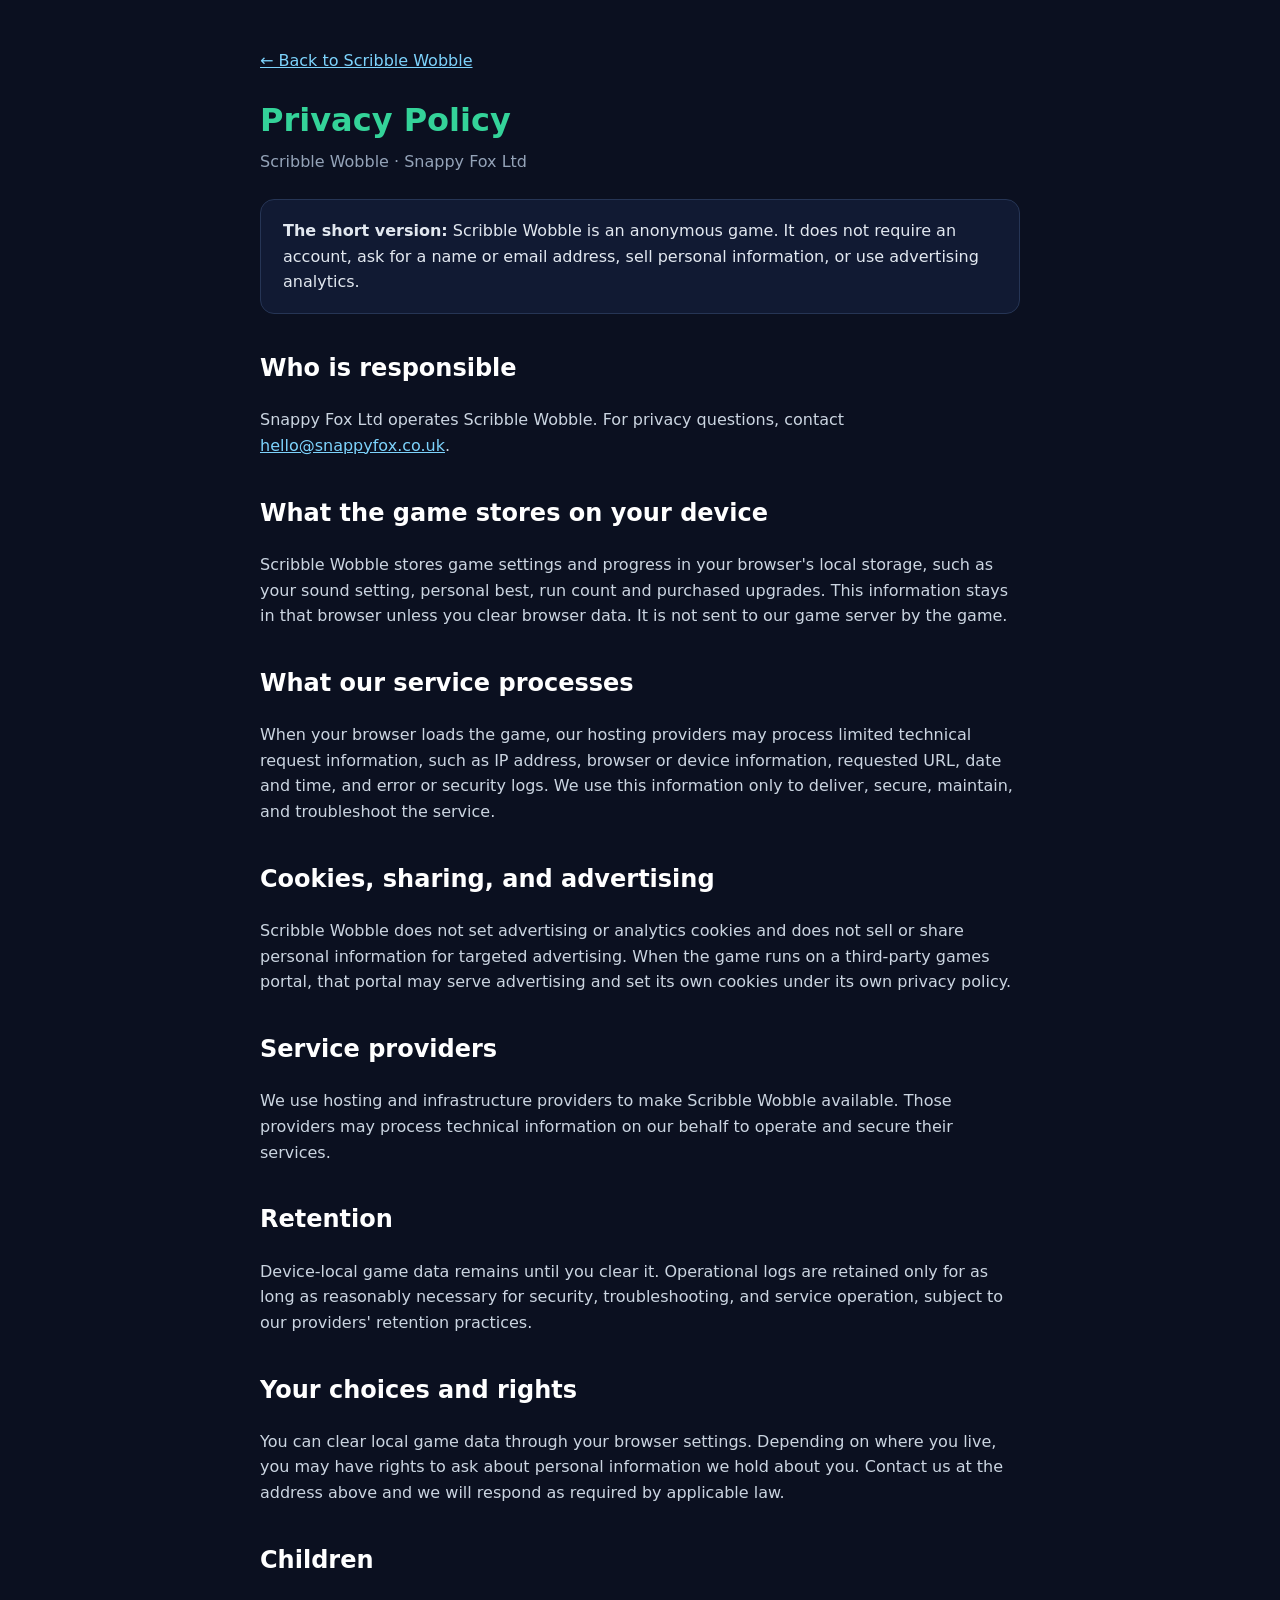
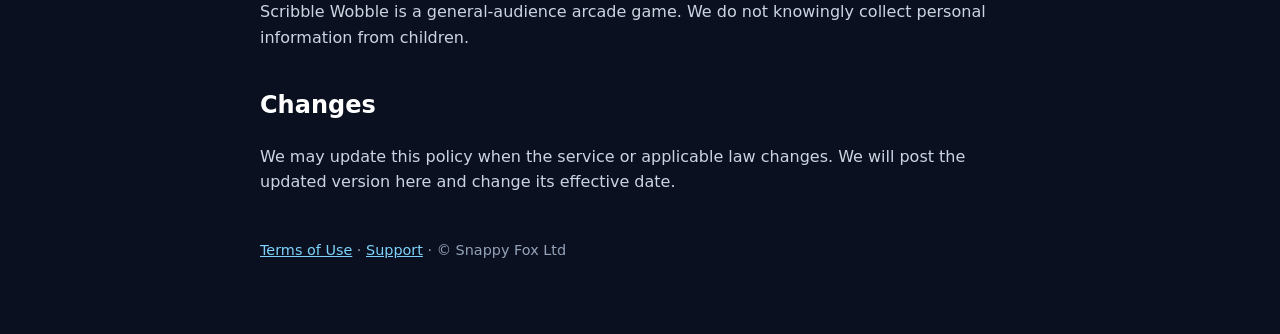
==== privacy.html @ ae63da32 "Publish isolated Scribble Wobble test build" ====
<!doctype html>
<html lang="en">
  <head>
    <meta charset="utf-8" />
    <meta name="viewport" content="width=device-width, initial-scale=1" />
    <meta name="theme-color" content="#0b1020" />
    <link rel="icon" type="image/png" href="./images/icon.png" />
    <link rel="canonical" href="https://scribblewobble.snappyfoxgames.co.uk/privacy" />
    <meta name="description" content="How Scribble Wobble handles browser storage and limited technical information." />
    <title>Scribble Wobble Privacy Policy</title>
    <style>body{margin:0;background:#0b1020;color:#e2e8f0;font:16px/1.6 system-ui,-apple-system,"Segoe UI",sans-serif}main{max-width:760px;margin:auto;padding:48px 24px 72px}a{color:#7dd3fc}h1{color:#34d399;margin-bottom:0}h2{margin-top:2.2rem;color:#fff}p,li{color:#cbd5e1}.eyebrow{color:#94a3b8;margin-top:.2rem}.card{background:#111a33;border:1px solid #263555;border-radius:14px;padding:18px 22px;margin:24px 0}footer{margin-top:44px;color:#94a3b8;font-size:.9rem}</style>
  </head>
  <body>
    <main>
      <a href="/">← Back to Scribble Wobble</a>
      <h1>Privacy Policy</h1>
      <p class="eyebrow">Scribble Wobble · Snappy Fox Ltd</p>
      <div class="card"><strong>The short version:</strong> Scribble Wobble is an anonymous game. It does not require an account, ask for a name or email address, sell personal information, or use advertising analytics.</div>

      <h2>Who is responsible</h2>
      <p>Snappy Fox Ltd operates Scribble Wobble. For privacy questions, contact <a href="mailto:hello@snappyfox.co.uk">hello@snappyfox.co.uk</a>.</p>

      <h2>What the game stores on your device</h2>
      <p>Scribble Wobble stores game settings and progress in your browser's local storage, such as your sound setting, personal best, run count and purchased upgrades. This information stays in that browser unless you clear browser data. It is not sent to our game server by the game.</p>

      <h2>What our service processes</h2>
      <p>When your browser loads the game, our hosting providers may process limited technical request information, such as IP address, browser or device information, requested URL, date and time, and error or security logs. We use this information only to deliver, secure, maintain, and troubleshoot the service.</p>

      <h2>Cookies, sharing, and advertising</h2>
      <p>Scribble Wobble does not set advertising or analytics cookies and does not sell or share personal information for targeted advertising. When the game runs on a third-party games portal, that portal may serve advertising and set its own cookies under its own privacy policy.</p>

      <h2>Service providers</h2>
      <p>We use hosting and infrastructure providers to make Scribble Wobble available. Those providers may process technical information on our behalf to operate and secure their services.</p>

      <h2>Retention</h2>
      <p>Device-local game data remains until you clear it. Operational logs are retained only for as long as reasonably necessary for security, troubleshooting, and service operation, subject to our providers' retention practices.</p>

      <h2>Your choices and rights</h2>
      <p>You can clear local game data through your browser settings. Depending on where you live, you may have rights to ask about personal information we hold about you. Contact us at the address above and we will respond as required by applicable law.</p>

      <h2>Children</h2>
      <p>Scribble Wobble is a general-audience arcade game. We do not knowingly collect personal information from children.</p>

      <h2>Changes</h2>
      <p>We may update this policy when the service or applicable law changes. We will post the updated version here and change its effective date.</p>
      <footer><a href="./terms.html">Terms of Use</a> · <a href="./support.html">Support</a> · © Snappy Fox Ltd</footer>
    </main>
  </body>
</html>
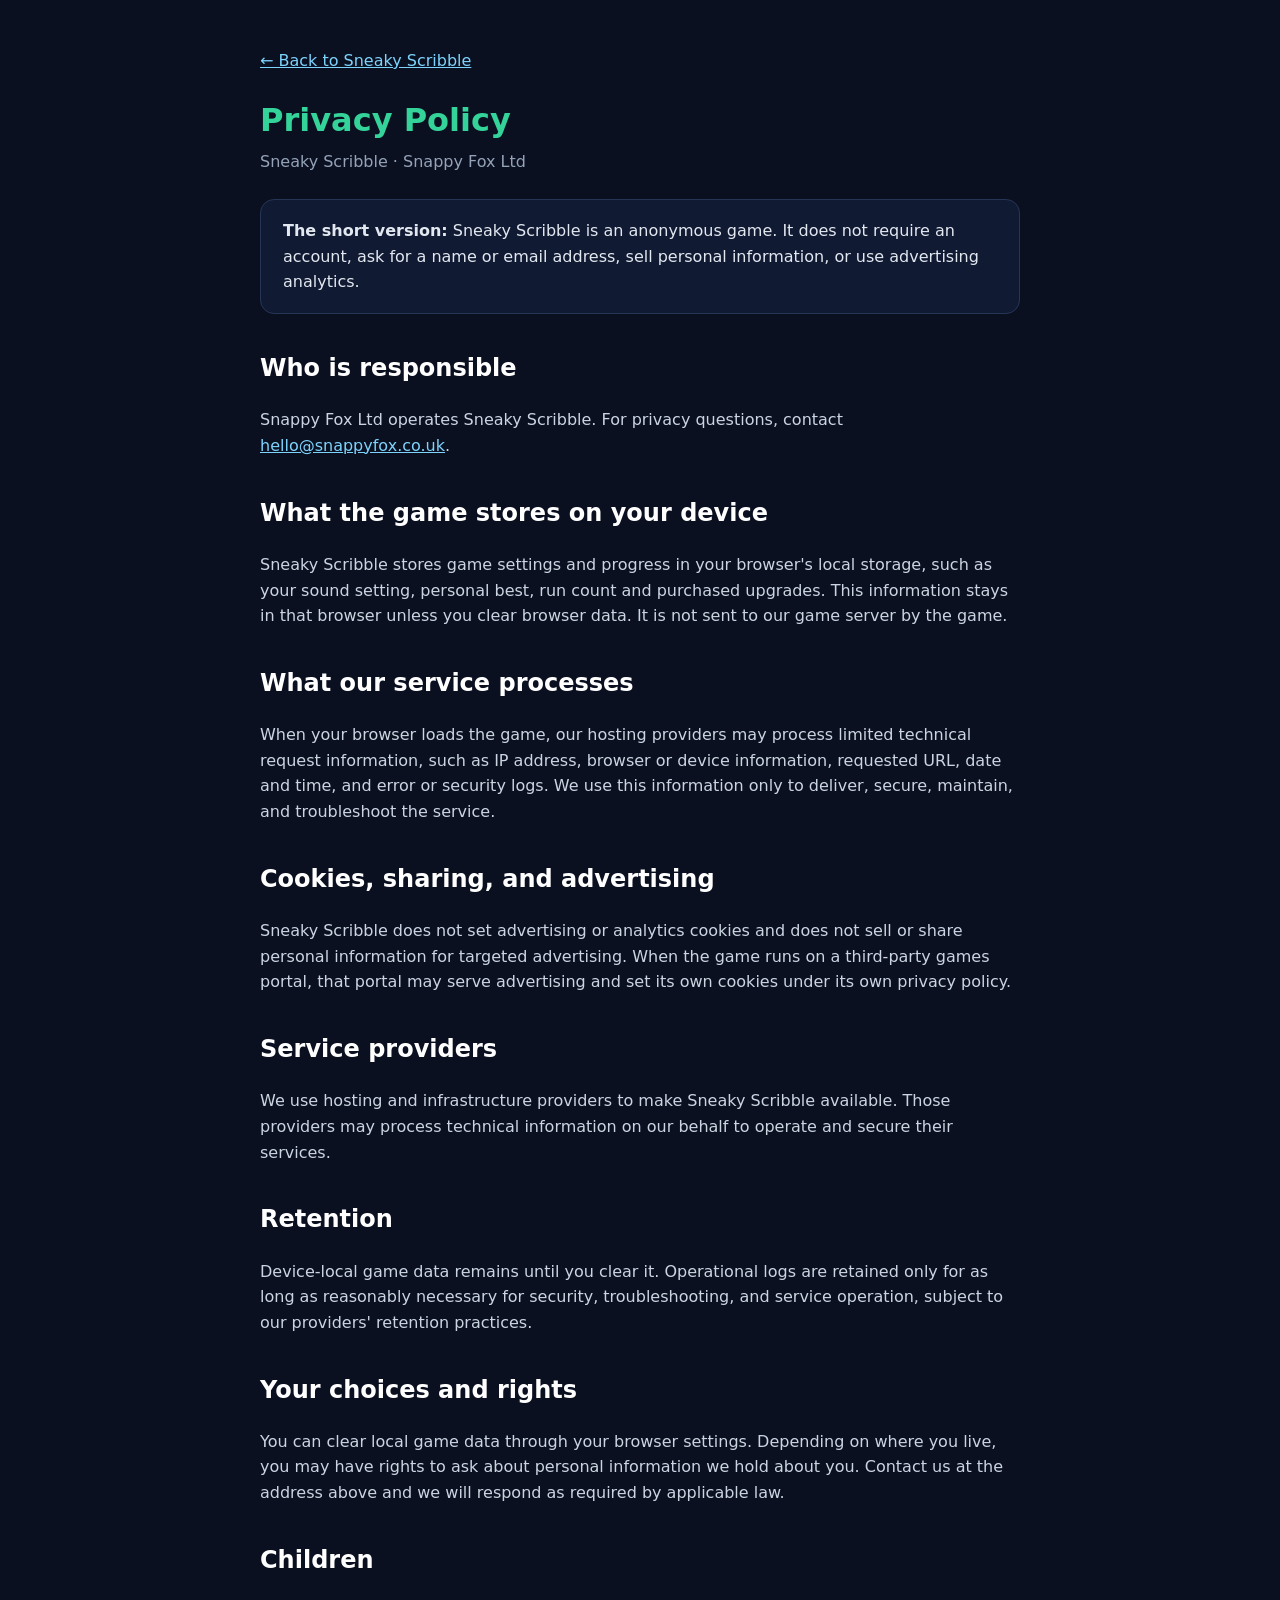
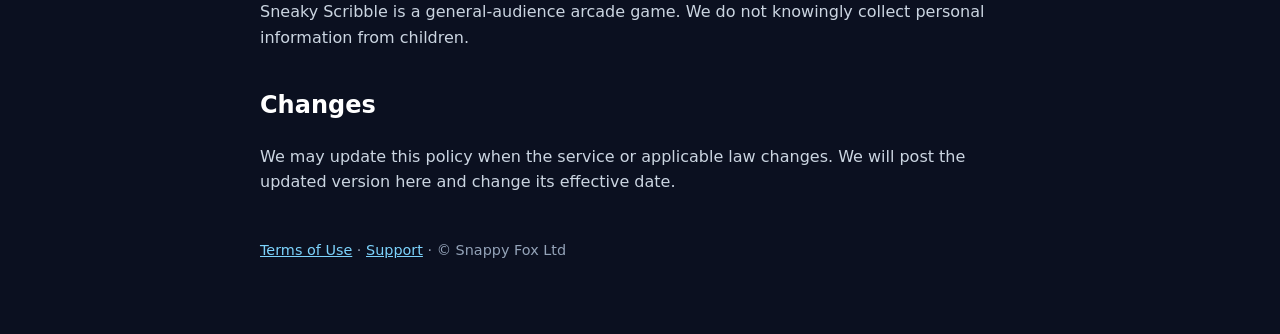
==== commit 5de0216a: "Publish Sneaky Scribble mobile-test build 535c02e88dac" ====
--- a/privacy.html
+++ b/privacy.html
@@ -5,32 +5,32 @@
     <meta name="viewport" content="width=device-width, initial-scale=1" />
     <meta name="theme-color" content="#0b1020" />
     <link rel="icon" type="image/png" href="./images/icon.png" />
-    <link rel="canonical" href="https://scribblewobble.snappyfoxgames.co.uk/privacy" />
-    <meta name="description" content="How Scribble Wobble handles browser storage and limited technical information." />
-    <title>Scribble Wobble Privacy Policy</title>
+    <link rel="canonical" href="https://toktics.github.io/sneaky-scribble/privacy" />
+    <meta name="description" content="How Sneaky Scribble handles browser storage and limited technical information." />
+    <title>Sneaky Scribble Privacy Policy</title>
     <style>body{margin:0;background:#0b1020;color:#e2e8f0;font:16px/1.6 system-ui,-apple-system,"Segoe UI",sans-serif}main{max-width:760px;margin:auto;padding:48px 24px 72px}a{color:#7dd3fc}h1{color:#34d399;margin-bottom:0}h2{margin-top:2.2rem;color:#fff}p,li{color:#cbd5e1}.eyebrow{color:#94a3b8;margin-top:.2rem}.card{background:#111a33;border:1px solid #263555;border-radius:14px;padding:18px 22px;margin:24px 0}footer{margin-top:44px;color:#94a3b8;font-size:.9rem}</style>
   </head>
   <body>
     <main>
-      <a href="/">← Back to Scribble Wobble</a>
+      <a href="/">← Back to Sneaky Scribble</a>
       <h1>Privacy Policy</h1>
-      <p class="eyebrow">Scribble Wobble · Snappy Fox Ltd</p>
-      <div class="card"><strong>The short version:</strong> Scribble Wobble is an anonymous game. It does not require an account, ask for a name or email address, sell personal information, or use advertising analytics.</div>
+      <p class="eyebrow">Sneaky Scribble · Snappy Fox Ltd</p>
+      <div class="card"><strong>The short version:</strong> Sneaky Scribble is an anonymous game. It does not require an account, ask for a name or email address, sell personal information, or use advertising analytics.</div>
 
       <h2>Who is responsible</h2>
-      <p>Snappy Fox Ltd operates Scribble Wobble. For privacy questions, contact <a href="mailto:hello@snappyfox.co.uk">hello@snappyfox.co.uk</a>.</p>
+      <p>Snappy Fox Ltd operates Sneaky Scribble. For privacy questions, contact <a href="mailto:hello@snappyfox.co.uk">hello@snappyfox.co.uk</a>.</p>
 
       <h2>What the game stores on your device</h2>
-      <p>Scribble Wobble stores game settings and progress in your browser's local storage, such as your sound setting, personal best, run count and purchased upgrades. This information stays in that browser unless you clear browser data. It is not sent to our game server by the game.</p>
+      <p>Sneaky Scribble stores game settings and progress in your browser's local storage, such as your sound setting, personal best, run count and purchased upgrades. This information stays in that browser unless you clear browser data. It is not sent to our game server by the game.</p>
 
       <h2>What our service processes</h2>
       <p>When your browser loads the game, our hosting providers may process limited technical request information, such as IP address, browser or device information, requested URL, date and time, and error or security logs. We use this information only to deliver, secure, maintain, and troubleshoot the service.</p>
 
       <h2>Cookies, sharing, and advertising</h2>
-      <p>Scribble Wobble does not set advertising or analytics cookies and does not sell or share personal information for targeted advertising. When the game runs on a third-party games portal, that portal may serve advertising and set its own cookies under its own privacy policy.</p>
+      <p>Sneaky Scribble does not set advertising or analytics cookies and does not sell or share personal information for targeted advertising. When the game runs on a third-party games portal, that portal may serve advertising and set its own cookies under its own privacy policy.</p>
 
       <h2>Service providers</h2>
-      <p>We use hosting and infrastructure providers to make Scribble Wobble available. Those providers may process technical information on our behalf to operate and secure their services.</p>
+      <p>We use hosting and infrastructure providers to make Sneaky Scribble available. Those providers may process technical information on our behalf to operate and secure their services.</p>
 
       <h2>Retention</h2>
       <p>Device-local game data remains until you clear it. Operational logs are retained only for as long as reasonably necessary for security, troubleshooting, and service operation, subject to our providers' retention practices.</p>
@@ -39,7 +39,7 @@
       <p>You can clear local game data through your browser settings. Depending on where you live, you may have rights to ask about personal information we hold about you. Contact us at the address above and we will respond as required by applicable law.</p>
 
       <h2>Children</h2>
-      <p>Scribble Wobble is a general-audience arcade game. We do not knowingly collect personal information from children.</p>
+      <p>Sneaky Scribble is a general-audience arcade game. We do not knowingly collect personal information from children.</p>
 
       <h2>Changes</h2>
       <p>We may update this policy when the service or applicable law changes. We will post the updated version here and change its effective date.</p>
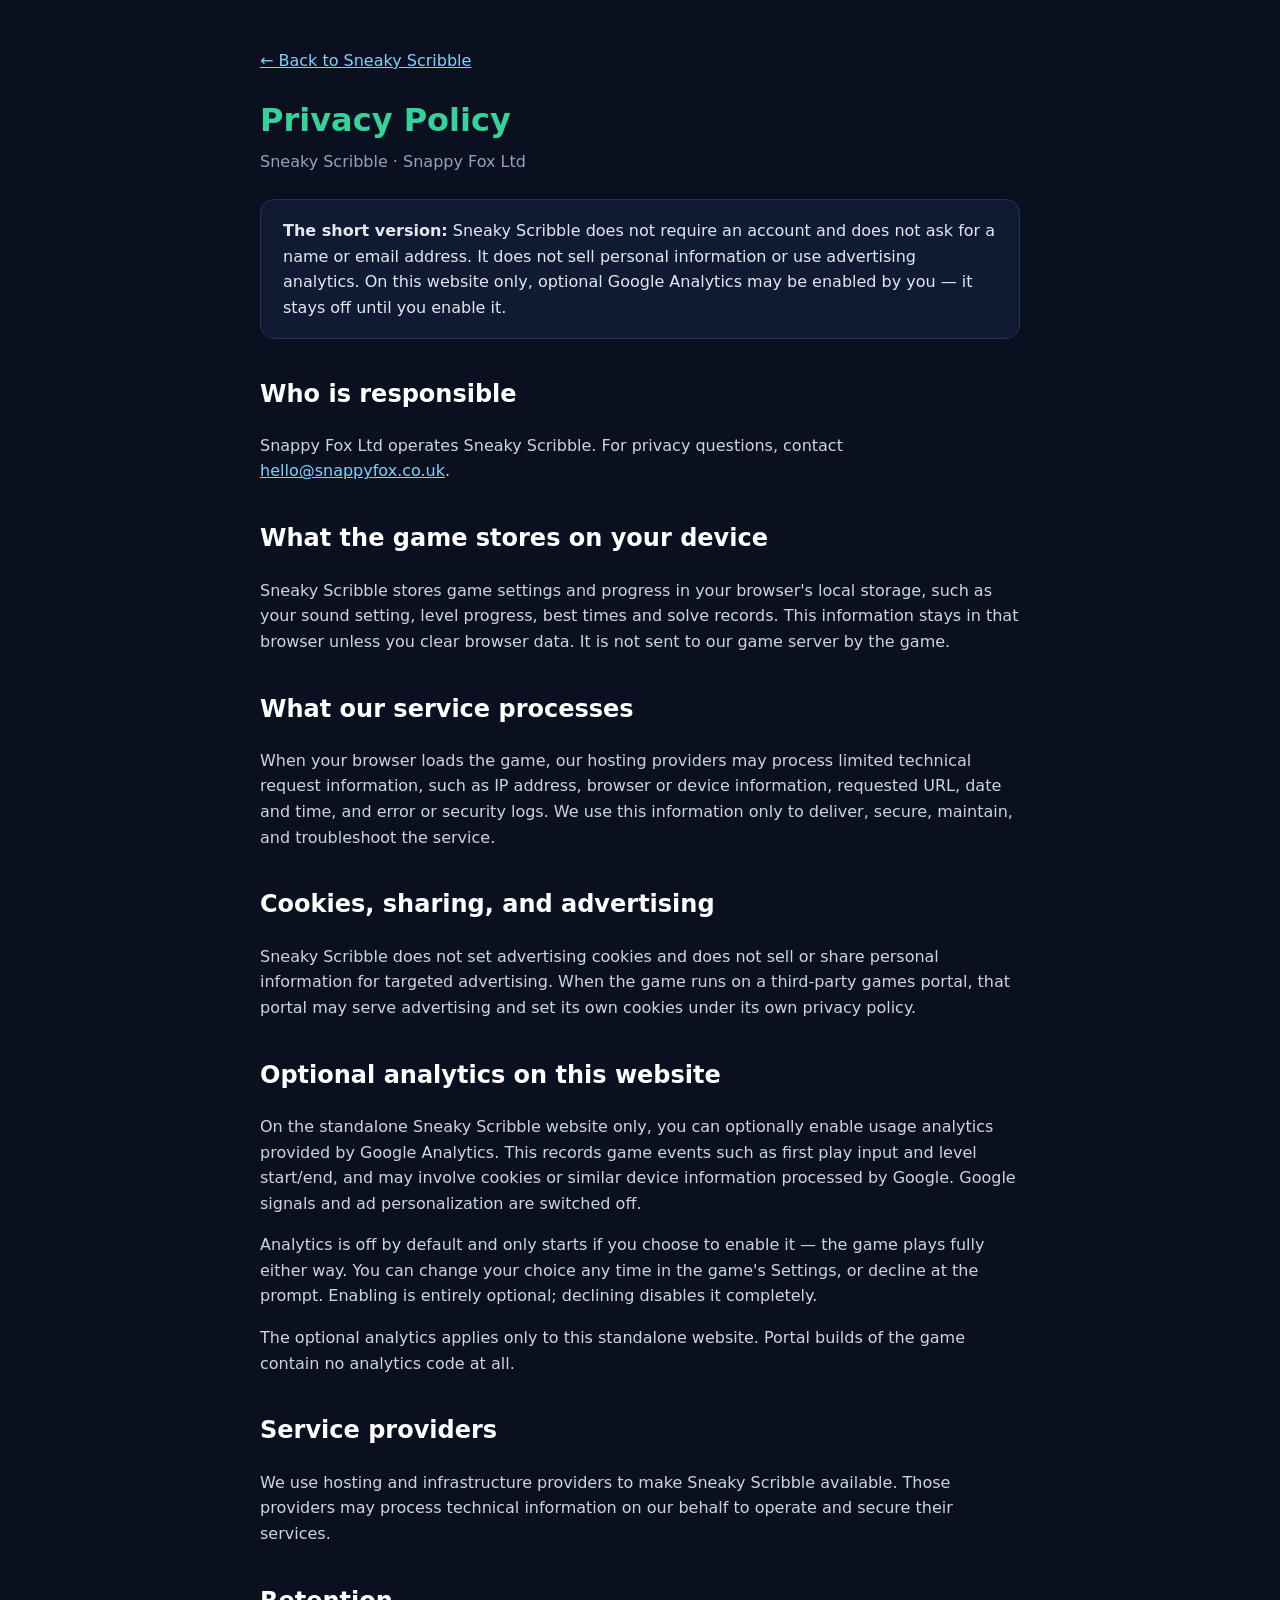
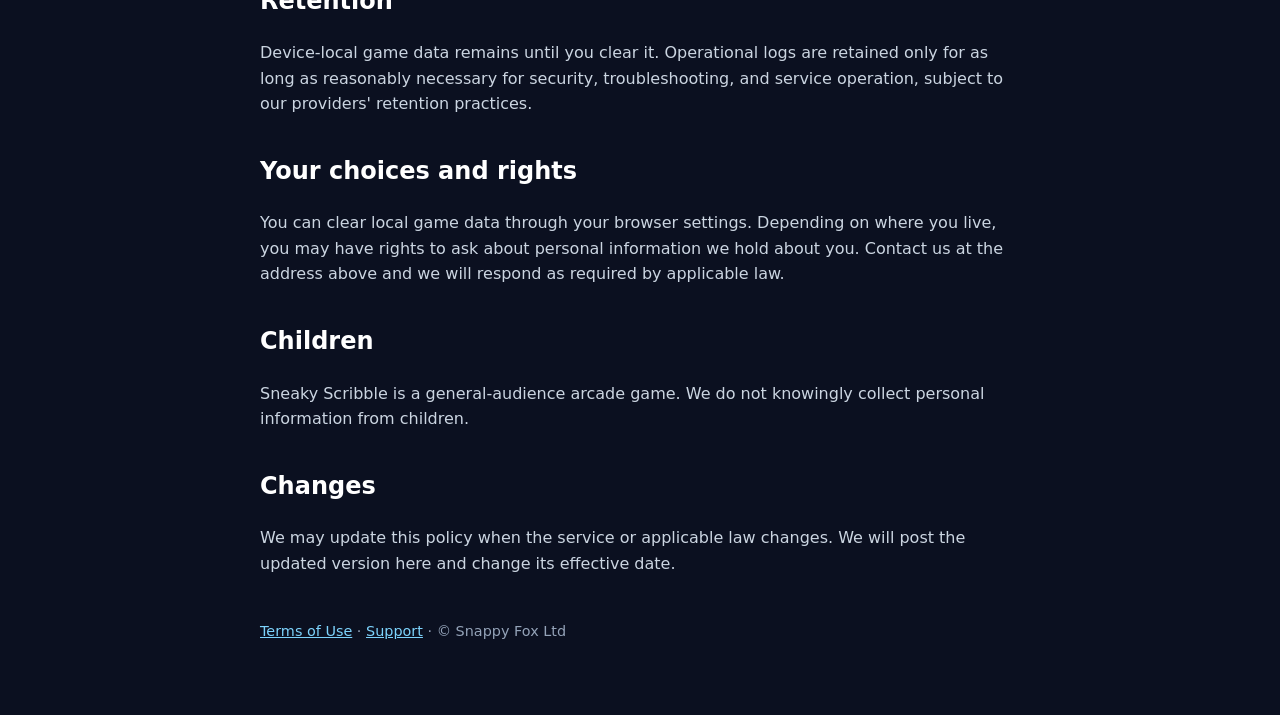
==== commit d74ea187: "Publish verified mobile-test fixes and optional standalone analytics" ====
--- a/privacy.html
+++ b/privacy.html
@@ -5,29 +5,34 @@
     <meta name="viewport" content="width=device-width, initial-scale=1" />
     <meta name="theme-color" content="#0b1020" />
     <link rel="icon" type="image/png" href="./images/icon.png" />
-    <link rel="canonical" href="https://toktics.github.io/sneaky-scribble/privacy" />
+    <link rel="canonical" href="https://toktics.github.io/sneaky-scribble/privacy.html" />
     <meta name="description" content="How Sneaky Scribble handles browser storage and limited technical information." />
     <title>Sneaky Scribble Privacy Policy</title>
     <style>body{margin:0;background:#0b1020;color:#e2e8f0;font:16px/1.6 system-ui,-apple-system,"Segoe UI",sans-serif}main{max-width:760px;margin:auto;padding:48px 24px 72px}a{color:#7dd3fc}h1{color:#34d399;margin-bottom:0}h2{margin-top:2.2rem;color:#fff}p,li{color:#cbd5e1}.eyebrow{color:#94a3b8;margin-top:.2rem}.card{background:#111a33;border:1px solid #263555;border-radius:14px;padding:18px 22px;margin:24px 0}footer{margin-top:44px;color:#94a3b8;font-size:.9rem}</style>
   </head>
   <body>
     <main>
-      <a href="/">← Back to Sneaky Scribble</a>
+      <a href="./index.html">← Back to Sneaky Scribble</a>
       <h1>Privacy Policy</h1>
       <p class="eyebrow">Sneaky Scribble · Snappy Fox Ltd</p>
-      <div class="card"><strong>The short version:</strong> Sneaky Scribble is an anonymous game. It does not require an account, ask for a name or email address, sell personal information, or use advertising analytics.</div>
+      <div class="card"><strong>The short version:</strong> Sneaky Scribble does not require an account and does not ask for a name or email address. It does not sell personal information or use advertising analytics. On this website only, optional Google Analytics may be enabled by you — it stays off until you enable it.</div>
 
       <h2>Who is responsible</h2>
       <p>Snappy Fox Ltd operates Sneaky Scribble. For privacy questions, contact <a href="mailto:hello@snappyfox.co.uk">hello@snappyfox.co.uk</a>.</p>
 
       <h2>What the game stores on your device</h2>
-      <p>Sneaky Scribble stores game settings and progress in your browser's local storage, such as your sound setting, personal best, run count and purchased upgrades. This information stays in that browser unless you clear browser data. It is not sent to our game server by the game.</p>
+      <p>Sneaky Scribble stores game settings and progress in your browser's local storage, such as your sound setting, level progress, best times and solve records. This information stays in that browser unless you clear browser data. It is not sent to our game server by the game.</p>
 
       <h2>What our service processes</h2>
       <p>When your browser loads the game, our hosting providers may process limited technical request information, such as IP address, browser or device information, requested URL, date and time, and error or security logs. We use this information only to deliver, secure, maintain, and troubleshoot the service.</p>
 
       <h2>Cookies, sharing, and advertising</h2>
-      <p>Sneaky Scribble does not set advertising or analytics cookies and does not sell or share personal information for targeted advertising. When the game runs on a third-party games portal, that portal may serve advertising and set its own cookies under its own privacy policy.</p>
+      <p>Sneaky Scribble does not set advertising cookies and does not sell or share personal information for targeted advertising. When the game runs on a third-party games portal, that portal may serve advertising and set its own cookies under its own privacy policy.</p>
+
+      <h2>Optional analytics on this website</h2>
+      <p>On the standalone Sneaky Scribble website only, you can optionally enable usage analytics provided by Google Analytics. This records game events such as first play input and level start/end, and may involve cookies or similar device information processed by Google. Google signals and ad personalization are switched off.</p>
+      <p>Analytics is off by default and only starts if you choose to enable it — the game plays fully either way. You can change your choice any time in the game's Settings, or decline at the prompt. Enabling is entirely optional; declining disables it completely.</p>
+      <p>The optional analytics applies only to this standalone website. Portal builds of the game contain no analytics code at all.</p>
 
       <h2>Service providers</h2>
       <p>We use hosting and infrastructure providers to make Sneaky Scribble available. Those providers may process technical information on our behalf to operate and secure their services.</p>
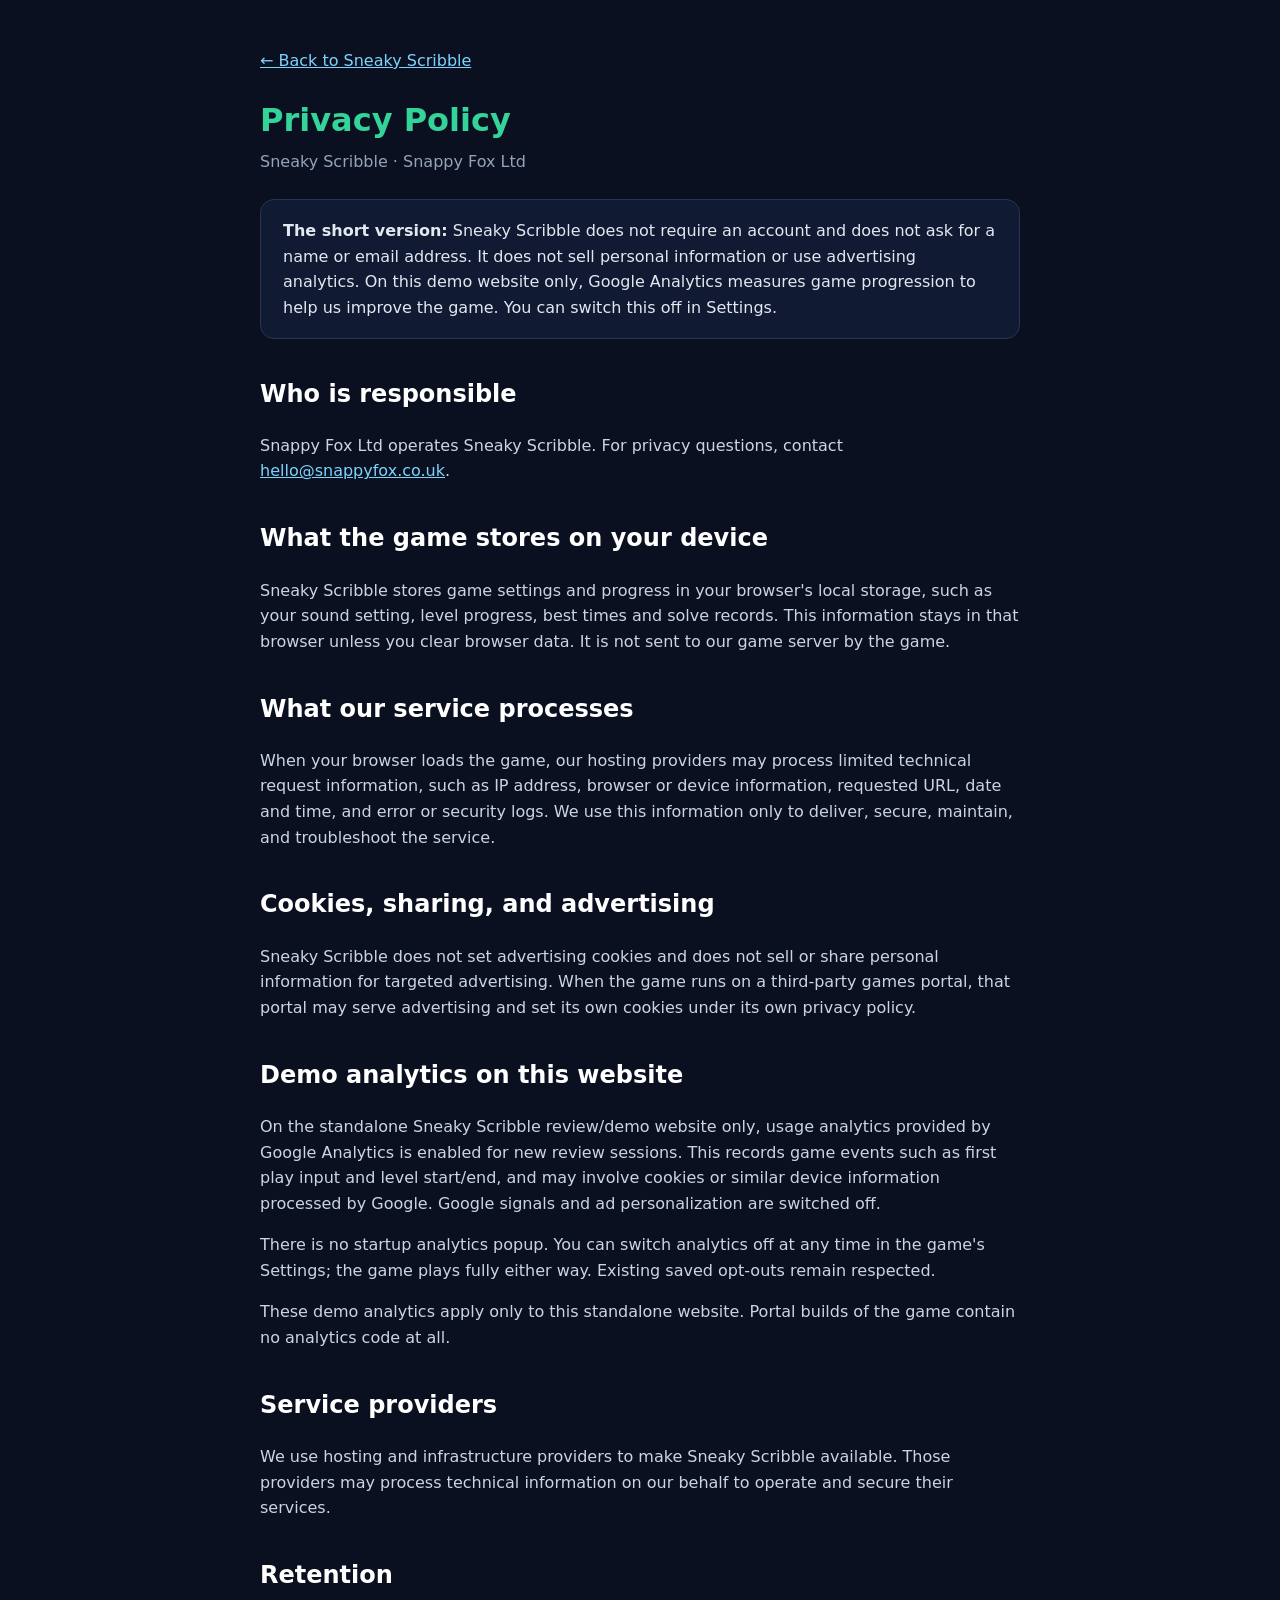
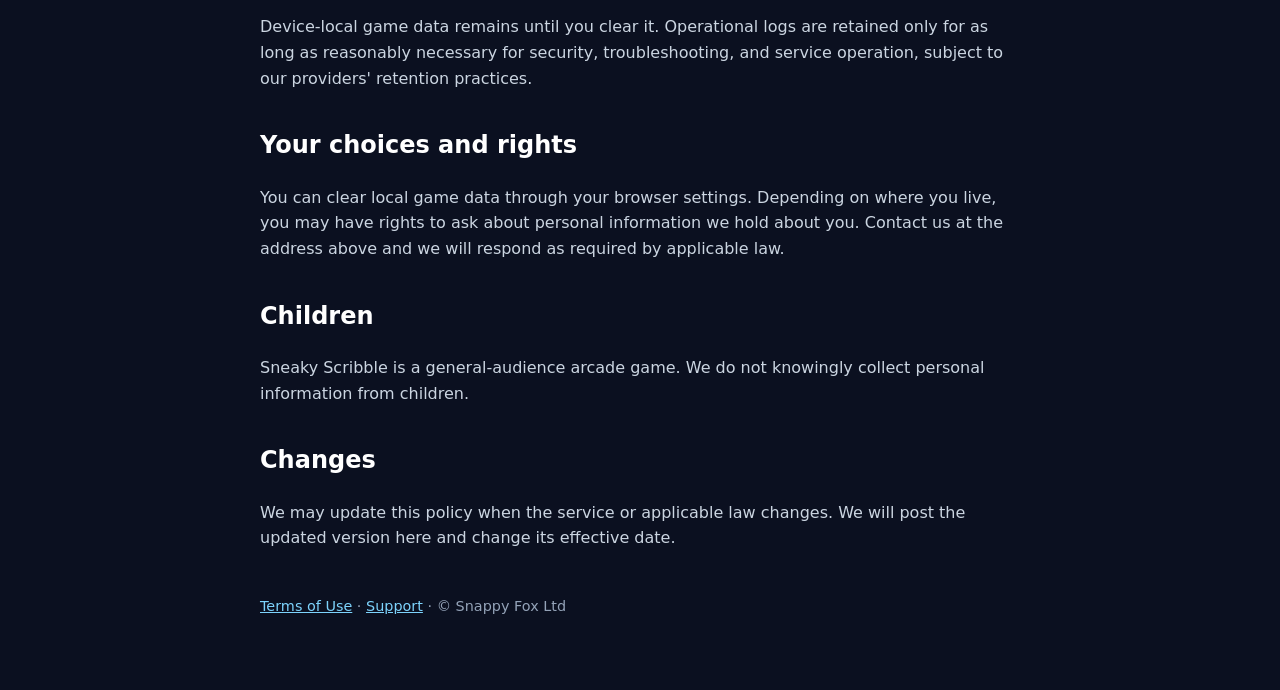
==== commit a469ea42: "Remove demo analytics popup and preserve review funnel" ====
--- a/privacy.html
+++ b/privacy.html
@@ -15,7 +15,7 @@
       <a href="./index.html">← Back to Sneaky Scribble</a>
       <h1>Privacy Policy</h1>
       <p class="eyebrow">Sneaky Scribble · Snappy Fox Ltd</p>
-      <div class="card"><strong>The short version:</strong> Sneaky Scribble does not require an account and does not ask for a name or email address. It does not sell personal information or use advertising analytics. On this website only, optional Google Analytics may be enabled by you — it stays off until you enable it.</div>
+      <div class="card"><strong>The short version:</strong> Sneaky Scribble does not require an account and does not ask for a name or email address. It does not sell personal information or use advertising analytics. On this demo website only, Google Analytics measures game progression to help us improve the game. You can switch this off in Settings.</div>
 
       <h2>Who is responsible</h2>
       <p>Snappy Fox Ltd operates Sneaky Scribble. For privacy questions, contact <a href="mailto:hello@snappyfox.co.uk">hello@snappyfox.co.uk</a>.</p>
@@ -29,10 +29,10 @@
       <h2>Cookies, sharing, and advertising</h2>
       <p>Sneaky Scribble does not set advertising cookies and does not sell or share personal information for targeted advertising. When the game runs on a third-party games portal, that portal may serve advertising and set its own cookies under its own privacy policy.</p>
 
-      <h2>Optional analytics on this website</h2>
-      <p>On the standalone Sneaky Scribble website only, you can optionally enable usage analytics provided by Google Analytics. This records game events such as first play input and level start/end, and may involve cookies or similar device information processed by Google. Google signals and ad personalization are switched off.</p>
-      <p>Analytics is off by default and only starts if you choose to enable it — the game plays fully either way. You can change your choice any time in the game's Settings, or decline at the prompt. Enabling is entirely optional; declining disables it completely.</p>
-      <p>The optional analytics applies only to this standalone website. Portal builds of the game contain no analytics code at all.</p>
+      <h2>Demo analytics on this website</h2>
+      <p>On the standalone Sneaky Scribble review/demo website only, usage analytics provided by Google Analytics is enabled for new review sessions. This records game events such as first play input and level start/end, and may involve cookies or similar device information processed by Google. Google signals and ad personalization are switched off.</p>
+      <p>There is no startup analytics popup. You can switch analytics off at any time in the game's Settings; the game plays fully either way. Existing saved opt-outs remain respected.</p>
+      <p>These demo analytics apply only to this standalone website. Portal builds of the game contain no analytics code at all.</p>
 
       <h2>Service providers</h2>
       <p>We use hosting and infrastructure providers to make Sneaky Scribble available. Those providers may process technical information on our behalf to operate and secure their services.</p>
